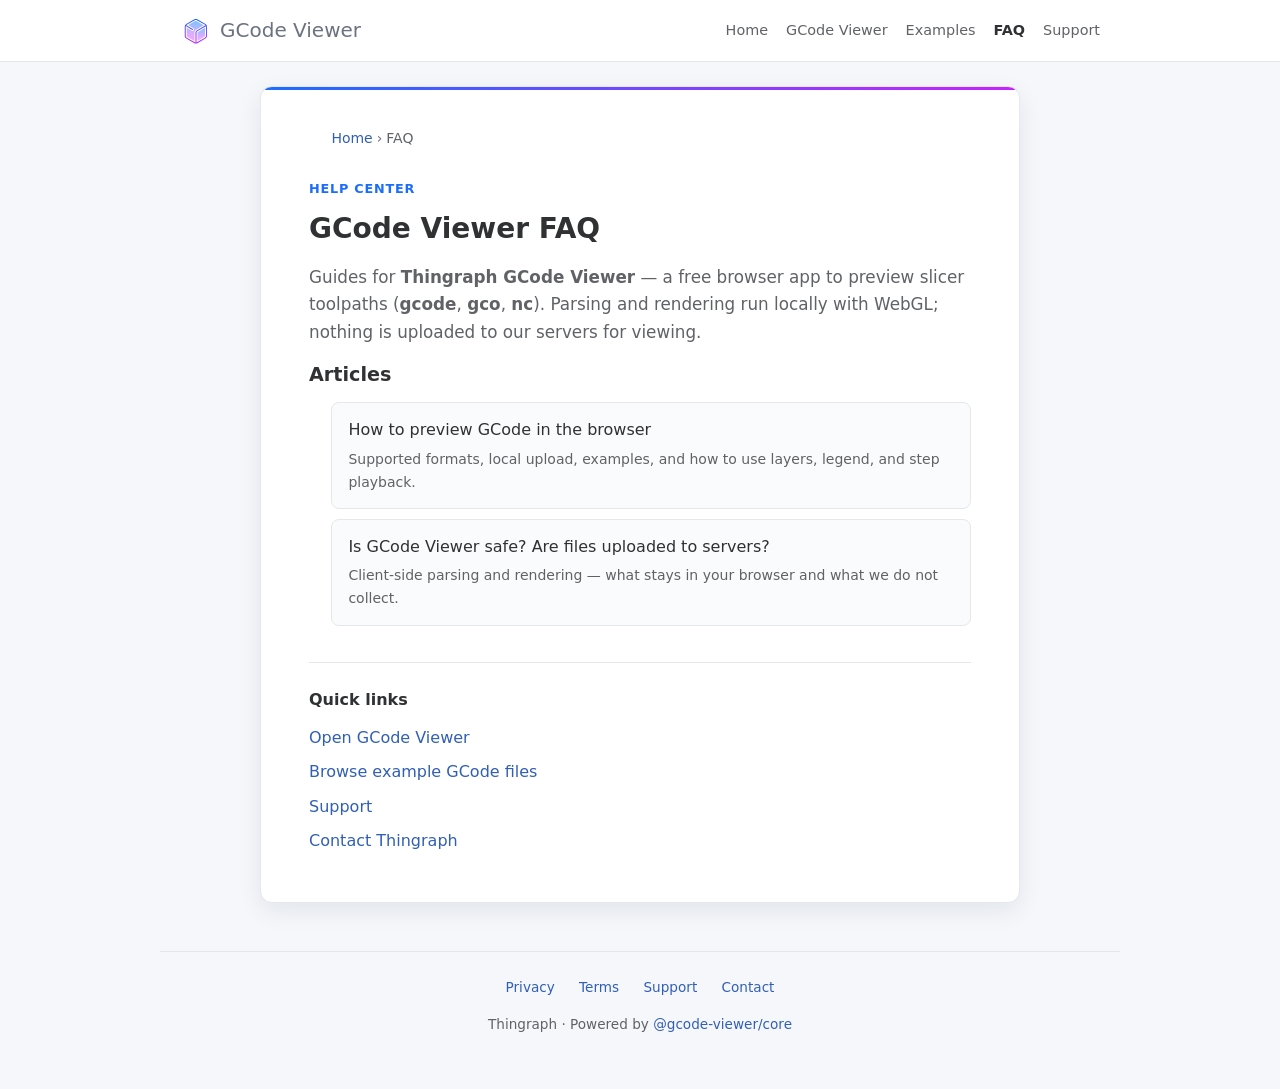
==== faq/index.html @ 767e1939 "Initial commit" ====
<!DOCTYPE html>
<html lang="en">
  <head>
    <meta charset="UTF-8" />
    <meta name="viewport" content="width=device-width, initial-scale=1.0" />
    <title>FAQ – GCode Viewer | Thingraph</title>
    <meta
      name="description"
      content="Frequently asked questions about Thingraph GCode Viewer: preview slicer GCode in the browser, supported formats (gcode, gco, nc), layers, legend, and privacy."
    />
    <meta
      name="keywords"
      content="GCode Viewer FAQ, gcode preview browser, slicer gcode, 3D printing preview, Thingraph"
    />
    <link rel="canonical" href="https://cad.thingraph.site/faq/" />
    <meta property="og:type" content="website" />
    <meta property="og:site_name" content="GCode Viewer" />
    <meta property="og:title" content="FAQ – GCode Viewer" />
    <meta
      property="og:description"
      content="Help articles for previewing GCode toolpaths in the browser with Thingraph GCode Viewer."
    />
    <meta property="og:url" content="https://cad.thingraph.site/faq/" />
    <meta property="og:image" content="/og-image.png" />
    <link rel="stylesheet" href="/faq/faq.css" />
    <script type="application/ld+json">
      {
        "@context": "https://schema.org",
        "@type": "CollectionPage",
        "name": "GCode Viewer FAQ",
        "description": "Frequently asked questions for Thingraph GCode Viewer.",
        "url": "https://cad.thingraph.site/faq/",
        "isPartOf": {
          "@type": "WebSite",
          "name": "GCode Viewer",
          "url": "https://cad.thingraph.site/"
        }
      }
    </script>
  </head>
  <body>
    <header class="faq-header">
      <div class="faq-header__inner">
        <a class="faq-brand" href="/home">
          <img src="/cube-64.svg" width="32" height="32" alt="" />
          <span>GCode Viewer</span>
        </a>
        <nav aria-label="Main">
          <ul class="faq-nav">
            <li><a href="/home">Home</a></li>
            <li><a href="/gcode-viewer">GCode Viewer</a></li>
            <li><a href="/examples">Examples</a></li>
            <li><a href="/faq/" aria-current="page">FAQ</a></li>
            <li><a href="/google/cad-viewer-support">Support</a></li>
          </ul>
        </nav>
      </div>
    </header>

    <div class="faq-wrap">
      <article class="faq-card">
        <nav class="faq-breadcrumb" aria-label="Breadcrumb">
          <ol>
            <li><a href="/home">Home</a></li>
            <li><span aria-current="page">FAQ</span></li>
          </ol>
        </nav>

        <p class="faq-eyebrow">Help center</p>
        <h1>GCode Viewer FAQ</h1>
        <p class="faq-lead">
          Guides for <strong>Thingraph GCode Viewer</strong> — a free browser app to preview slicer
          toolpaths (<strong>gcode</strong>, <strong>gco</strong>, <strong>nc</strong>). Parsing and
          rendering run locally with WebGL; nothing is uploaded to our servers for viewing.
        </p>

        <h2 class="faq-section-title">Articles</h2>
        <ul class="faq-article-list">
          <li>
            <a href="/faq/how-to-preview-gcode-in-browser.html">
              How to preview GCode in the browser
              <span class="faq-article-desc">
                Supported formats, local upload, examples, and how to use layers, legend, and step playback.
              </span>
            </a>
          </li>
          <li>
            <a href="/faq/is-gcode-viewer-safe-are-files-uploaded.html">
              Is GCode Viewer safe? Are files uploaded to servers?
              <span class="faq-article-desc">
                Client-side parsing and rendering — what stays in your browser and what we do not collect.
              </span>
            </a>
          </li>
        </ul>

        <section class="faq-related">
          <h2>Quick links</h2>
          <ul>
            <li><a href="/gcode-viewer">Open GCode Viewer</a></li>
            <li><a href="/examples">Browse example GCode files</a></li>
            <li><a href="/google/cad-viewer-support">Support</a></li>
            <li><a href="/contact">Contact Thingraph</a></li>
          </ul>
        </section>
      </article>
    </div>

    <footer class="faq-footer">
      <nav aria-label="Footer">
        <a href="/google/cad-viewer-privacy">Privacy</a>
        <a href="/google/cad-viewer-terms">Terms</a>
        <a href="/google/cad-viewer-support">Support</a>
        <a href="/contact">Contact</a>
      </nav>
      <p>
        Thingraph · Powered by
        <a href="https://www.npmjs.com/package/@gcode-viewer/core" rel="noopener noreferrer">@gcode-viewer/core</a>
      </p>
    </footer>
  </body>
</html>
---- faq/faq.css ----
/**
 * Static FAQ pages — self-contained styles for gcode-viewer-web.
 * New articles: copy an existing .html, update <title>, meta, JSON-LD, and body copy.
 */
:root {
  --font-sans: ui-sans-serif, system-ui, -apple-system, 'Segoe UI', Roboto, 'Helvetica Neue', Arial, sans-serif;
  --bg-page: #f5f7fb;
  --bg-surface: #ffffff;
  --text-heading: #303133;
  --text-prose: #333333;
  --text-muted: #606266;
  --text-subtle: #6b7280;
  --border-color: #e5e7eb;
  --link-color: #315fb6;
  --link-hover-color: #1a6dff;
  --logo-accent-1: #1a6dff;
  --logo-accent-2: #c822ff;
  --shadow-card: 0 8px 24px rgba(15, 23, 42, 0.08);
  --radius-lg: 12px;
  --max-width: 800px;
}

*,
*::before,
*::after {
  box-sizing: border-box;
}

html {
  font-size: 16px;
  -webkit-text-size-adjust: 100%;
}

body {
  margin: 0;
  font-family: var(--font-sans);
  background: var(--bg-page);
  color: var(--text-prose);
  line-height: 1.65;
  -webkit-font-smoothing: antialiased;
}

a {
  color: var(--link-color);
  text-decoration: none;
}

a:hover {
  color: var(--link-hover-color);
  text-decoration: underline;
}

/* ── Header ─────────────────────────────────────────────────────────────── */
.faq-header {
  background: var(--bg-surface);
  border-bottom: 1px solid var(--border-color);
  position: sticky;
  top: 0;
  z-index: 10;
}

.faq-header__inner {
  max-width: 960px;
  margin: 0 auto;
  padding: 14px 20px;
  display: flex;
  align-items: center;
  justify-content: space-between;
  gap: 16px;
  flex-wrap: wrap;
}

.faq-brand {
  display: inline-flex;
  align-items: center;
  gap: 8px;
  font-size: 1.25rem;
  font-weight: 400;
  color: var(--text-subtle);
  text-decoration: none;
}

.faq-brand:hover {
  color: var(--text-heading);
  text-decoration: none;
}

.faq-brand img {
  width: 32px;
  height: 32px;
}

.faq-nav {
  display: flex;
  flex-wrap: wrap;
  gap: 6px 18px;
  list-style: none;
  margin: 0;
  padding: 0;
  font-size: 0.9rem;
}

.faq-nav a {
  color: var(--text-muted);
}

.faq-nav a[aria-current='page'] {
  color: var(--text-heading);
  font-weight: 600;
  text-decoration: none;
}

/* ── Layout ───────────────────────────────────────────────────────────────── */
.faq-wrap {
  max-width: var(--max-width);
  margin: 0 auto;
  padding: 24px 20px 48px;
}

.faq-card {
  background: var(--bg-surface);
  border: 1px solid var(--border-color);
  border-radius: var(--radius-lg);
  box-shadow: var(--shadow-card);
  padding: 40px 48px;
  background-image: linear-gradient(90deg, var(--logo-accent-1), var(--logo-accent-2));
  background-size: 100% 3px;
  background-position: top;
  background-repeat: no-repeat;
}

@media (max-width: 768px) {
  .faq-card {
    padding: 24px 20px;
  }
}

/* ── Typography ───────────────────────────────────────────────────────────── */
.faq-breadcrumb {
  font-size: 0.875rem;
  color: var(--text-muted);
  margin: 0 0 20px;
}

.faq-breadcrumb ol {
  list-style: none;
  margin: 0;
  padding: 0;
  display: flex;
  flex-wrap: wrap;
  gap: 4px;
}

.faq-breadcrumb li:not(:last-child)::after {
  content: '\203A';
  margin-left: 4px;
  color: var(--text-subtle);
}

.faq-eyebrow {
  font-size: 0.8rem;
  font-weight: 600;
  letter-spacing: 0.06em;
  text-transform: uppercase;
  color: var(--logo-accent-1);
  margin: 0 0 8px;
}

.faq-card h1 {
  font-size: 1.75rem;
  font-weight: 600;
  color: var(--text-heading);
  line-height: 1.3;
  margin: 0 0 16px;
}

.faq-lead {
  font-size: 1.05rem;
  color: var(--text-muted);
  margin: 0 0 28px;
}

.faq-card h2 {
  font-size: 1.2rem;
  font-weight: 600;
  color: var(--text-heading);
  margin: 32px 0 12px;
  padding-top: 8px;
  border-top: 1px solid var(--border-color);
}

.faq-card h2:first-of-type {
  border-top: none;
  padding-top: 0;
  margin-top: 0;
}

.faq-card h3 {
  font-size: 1.05rem;
  font-weight: 600;
  color: var(--text-heading);
  margin: 20px 0 8px;
}

.faq-card p,
.faq-card li {
  margin: 0 0 12px;
}

.faq-card ul,
.faq-card ol {
  margin: 0 0 16px;
  padding-left: 1.4rem;
}

.faq-card li {
  margin-bottom: 8px;
}

.faq-card code {
  font-size: 0.9em;
  background: #f3f4f6;
  padding: 2px 6px;
  border-radius: 4px;
}

.faq-note {
  background: #f8fafc;
  border-left: 3px solid var(--logo-accent-1);
  padding: 14px 16px;
  margin: 20px 0;
  font-size: 0.95rem;
  color: var(--text-muted);
}

.faq-note strong {
  color: var(--text-heading);
}

/* ── YouTube embed (16:9) ─────────────────────────────────────────────────── */
.faq-video {
  margin: 24px 0 28px;
}

.faq-video__embed {
  position: relative;
  width: 100%;
  aspect-ratio: 16 / 9;
  background: #0f172a;
  border-radius: 8px;
  overflow: hidden;
  border: 1px solid var(--border-color);
}

.faq-video__embed iframe {
  position: absolute;
  inset: 0;
  width: 100%;
  height: 100%;
  border: 0;
}

.faq-video figcaption {
  margin-top: 10px;
  font-size: 0.875rem;
  color: var(--text-muted);
  text-align: center;
}

/* ── Index: article list ──────────────────────────────────────────────────── */
.faq-section-title {
  font-size: 1.1rem;
  font-weight: 600;
  color: var(--text-heading);
  margin: 28px 0 12px;
}

.faq-article-list {
  list-style: none;
  margin: 0;
  padding: 0;
}

.faq-article-list li {
  margin: 0 0 10px;
  padding: 0;
}

.faq-article-list a {
  display: block;
  padding: 14px 16px;
  border: 1px solid var(--border-color);
  border-radius: 8px;
  background: #fafbfc;
  color: var(--text-heading);
  font-weight: 500;
  text-decoration: none;
  transition: border-color 0.15s, box-shadow 0.15s;
}

.faq-article-list a:hover {
  border-color: var(--logo-accent-1);
  box-shadow: 0 2px 8px rgba(26, 109, 255, 0.08);
  text-decoration: none;
  color: var(--link-hover-color);
}

.faq-article-list .faq-article-desc {
  display: block;
  font-size: 0.875rem;
  font-weight: 400;
  color: var(--text-muted);
  margin-top: 4px;
}

/* ── Related links ────────────────────────────────────────────────────────── */
.faq-related {
  margin-top: 36px;
  padding-top: 24px;
  border-top: 1px solid var(--border-color);
}

.faq-related h2 {
  border: none;
  margin-top: 0;
  padding-top: 0;
  font-size: 1rem;
}

.faq-related ul {
  list-style: none;
  padding: 0;
  margin: 0;
}

.faq-related li {
  margin-bottom: 8px;
}

/* ── Footer ───────────────────────────────────────────────────────────────── */
.faq-footer {
  max-width: 960px;
  margin: 0 auto;
  padding: 24px 20px 40px;
  text-align: center;
  font-size: 0.85rem;
  color: var(--text-muted);
  border-top: 1px solid var(--border-color);
}

.faq-footer nav {
  margin-bottom: 12px;
}

.faq-footer nav a {
  margin: 0 10px;
}
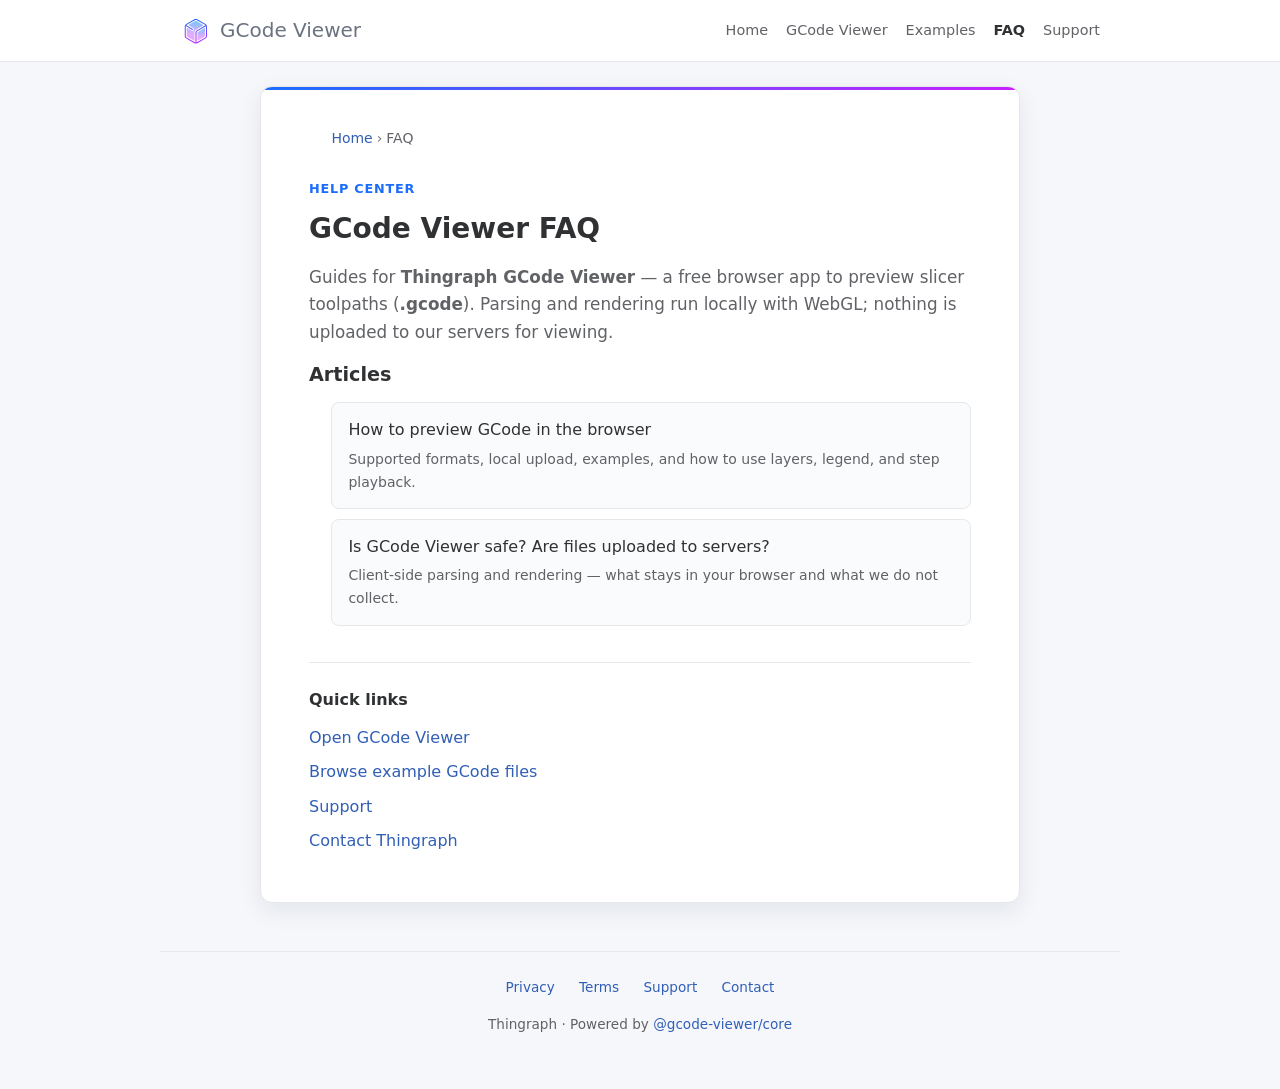
==== commit 173a89bb: "Update" ====
--- a/faq/index.html
+++ b/faq/index.html
@@ -6,13 +6,13 @@
     <title>FAQ – GCode Viewer | Thingraph</title>
     <meta
       name="description"
-      content="Frequently asked questions about Thingraph GCode Viewer: preview slicer GCode in the browser, supported formats (gcode, gco, nc), layers, legend, and privacy."
+      content="Frequently asked questions about Thingraph GCode Viewer: preview slicer GCode in the browser, supported format (.gcode), layers, legend, and privacy."
     />
     <meta
       name="keywords"
       content="GCode Viewer FAQ, gcode preview browser, slicer gcode, 3D printing preview, Thingraph"
     />
-    <link rel="canonical" href="https://cad.thingraph.site/faq/" />
+    <link rel="canonical" href="https://gcode.thingraph.site/faq/" />
     <meta property="og:type" content="website" />
     <meta property="og:site_name" content="GCode Viewer" />
     <meta property="og:title" content="FAQ – GCode Viewer" />
@@ -20,7 +20,7 @@
       property="og:description"
       content="Help articles for previewing GCode toolpaths in the browser with Thingraph GCode Viewer."
     />
-    <meta property="og:url" content="https://cad.thingraph.site/faq/" />
+    <meta property="og:url" content="https://gcode.thingraph.site/faq/" />
     <meta property="og:image" content="/og-image.png" />
     <link rel="stylesheet" href="/faq/faq.css" />
     <script type="application/ld+json">
@@ -29,11 +29,11 @@
         "@type": "CollectionPage",
         "name": "GCode Viewer FAQ",
         "description": "Frequently asked questions for Thingraph GCode Viewer.",
-        "url": "https://cad.thingraph.site/faq/",
+        "url": "https://gcode.thingraph.site/faq/",
         "isPartOf": {
           "@type": "WebSite",
           "name": "GCode Viewer",
-          "url": "https://cad.thingraph.site/"
+          "url": "https://gcode.thingraph.site/"
         }
       }
     </script>
@@ -70,7 +70,7 @@
         <h1>GCode Viewer FAQ</h1>
         <p class="faq-lead">
           Guides for <strong>Thingraph GCode Viewer</strong> — a free browser app to preview slicer
-          toolpaths (<strong>gcode</strong>, <strong>gco</strong>, <strong>nc</strong>). Parsing and
+          toolpaths (<strong>.gcode</strong>). Parsing and
           rendering run locally with WebGL; nothing is uploaded to our servers for viewing.
         </p>
 
